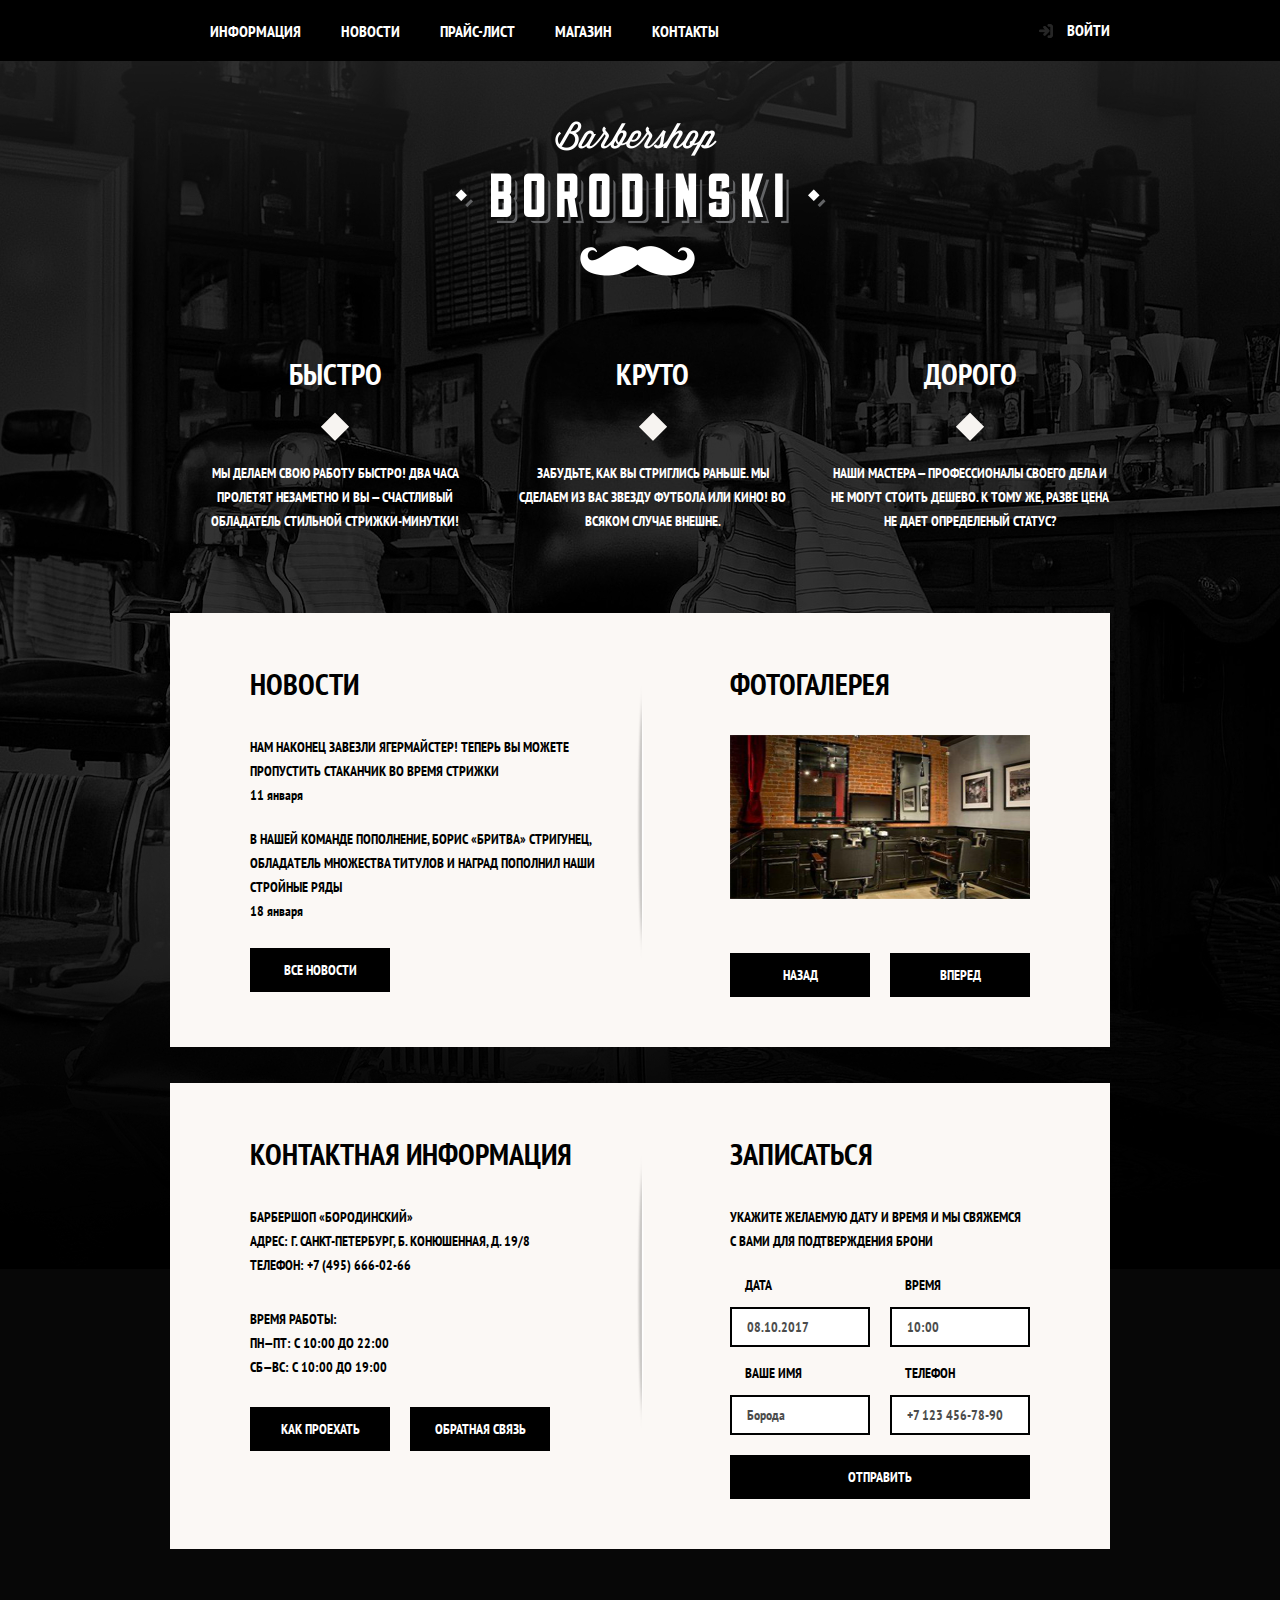
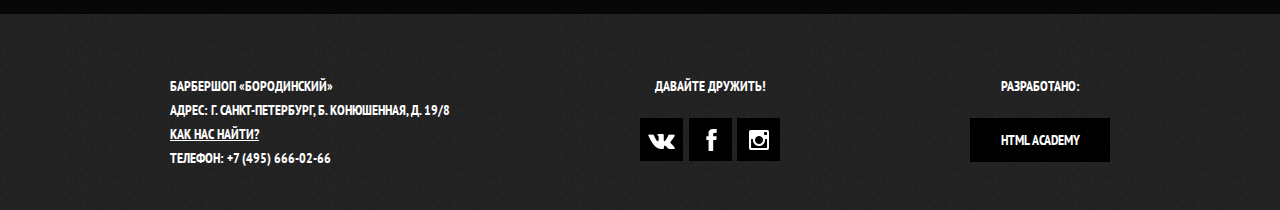
==== barbershop/index.html @ d44f96af "barbershop" ====
<!DOCTYPE html>
<html lang="en">

<head>
    <meta charset="UTF-8">
    <meta name="viewport" content="width=device-width, initial-scale=1">
    <title>Barbershop</title>
    <link rel="stylesheet" href="css/main.css">
    <link rel="stylesheet" href="css/normalize.css">
    <link href="https://fonts.googleapis.com/css?family=PT+Sans+Narrow:400,700&amp;subset=cyrillic,cyrillic-ext" rel="stylesheet">
    <link rel="stylesheet" href="https://cdnjs.cloudflare.com/ajax/libs/OwlCarousel2/2.3.4/assets/owl.carousel.min.css">

</head>

<body>

    <header class="main-header">
        <div class="main-header_top">
            <div class="container">
                <nav class="main-nav">

                    <ul class="main-nav_links">
                        <li class="main-nav_item">
                            <a href="#">Информация</a>
                        </li>
                        <li class="main-nav_item">
                            <a href="#" class="active">Новости</a>
                        </li>
                        <li class="main-nav_item">
                            <a href="#">Прайс-лист</a>
                        </li>
                        <li class="main-nav_item">
                            <a href="#">Магазин</a>
                        </li>
                        <li class="main-nav_item">
                            <a href="#">Контакты</a>
                        </li>
                    </ul>

                    <ul class="user-login">
                        <li class="login-item">
                            <a href="#" id="open-login">
                            Войти
                            </a>
                        </li>
                    </ul>

                </nav>
            </div>
        </div>

        <div class="main-header_bottom">
            <div class="container">

                <a href="#" class="main-logo">
                    <img src="img/index-logo.png" width="371" height="155" alt="logo">
                </a>

                <ul class="advantages-list">
                    <li class="advantages-item">
                        <h2 class="advantages-title">Быстро</h2>
                        <p class="advantages-text">МЫ ДЕЛАЕМ СВОЮ РАБОТУ БЫСТРО! ДВА ЧАСА ПРОЛЕТЯТ НЕЗАМЕТНО И ВЫ — СЧАСТЛИВЫЙ ОБЛАДАТЕЛЬ СТИЛЬНОЙ СТРИЖКИ-МИНУТКИ!</p>
                    </li>
                    <li class="advantages-item">
                        <h2 class="advantages-title">Круто</h2>
                        <p class="advantages-text">ЗАБУДЬТЕ, КАК ВЫ СТРИГЛИСЬ РАНЬШЕ. МЫ СДЕЛАЕМ ИЗ ВАС ЗВЕЗДУ ФУТБОЛА ИЛИ КИНО! ВО ВСЯКОМ СЛУЧАЕ ВНЕШНЕ.</p>
                    </li>
                    <li class="advantages-item">
                        <h2 class="advantages-title">Дорого</h2>
                        <p class="advantages-text">НАШИ МАСТЕРА — ПРОФЕССИОНАЛЫ СВОЕГО ДЕЛА И НЕ МОГУТ СТОИТЬ ДЕШЕВО. К ТОМУ ЖЕ, РАЗВЕ ЦЕНА НЕ ДАЕТ ОПРЕДЕЛЕНЫЙ СТАТУС?</p>
                    </li>
                </ul>

            </div>
        </div>

    </header>

    <main>

        <div class="container">
            <div class="section-flex-wrap news-and-gallery">

                <section class="news news-and-contact-width">
                    <h2 class="section-title news-title">Новости</h2>

                    <ul class="news-list">
                        <li class="news-item">
                            <article class="news-root">
                                <span class="news-text">НАМ НАКОНЕЦ ЗАВЕЗЛИ ЯГЕРМАЙСТЕР! ТЕПЕРЬ ВЫ МОЖЕТЕ ПРОПУСТИТЬ СТАКАНЧИК ВО ВРЕМЯ СТРИЖКИ
</span>
                                <time class="news-data">11 января</time>
                            </article>
                        </li>
                        <li class="news-item">
                            <article class="news-root">
                                <span class="news-text">В НАШЕЙ КОМАНДЕ ПОПОЛНЕНИЕ, БОРИС «БРИТВА» СТРИГУНЕЦ, ОБЛАДAТЕЛЬ МНОЖЕСТВА ТИТУЛОВ И НАГРАД ПОПОЛНИЛ НАШИ СТРОЙНЫЕ РЯДЫ</span>
                                <time class="news-data">18 января</time>
                            </article>
                        </li>
                    </ul>

                    <a href="#" class="main-link news-link">Все новости</a>

                </section>

                <section class="gallery gallery-and-booking-width">
                    <h2 class="section-title gallery-title">ФОТОГАЛЕРЕЯ</h2>

                    <div class="slider-gallery ">
                        <ul class="slider owl-carousel">

                            <li class="slide slide1">
                                <img src="img/slide1.jpg" width="300" height="164">
                            </li>
                            <li class="slide slide1">
                                <img src="img/slide1.jpg" width="300" height="164">
                            </li>
                            <li class="slide slide1">
                                <img src="img/slide1.jpg" width="300" height="164">
                            </li>

                        </ul>

                        <button class="slider-btn slider-btn-prev">НАЗАД</button>
                        <button class="slider-btn slider-btn-next">ВПЕРЕД</button>
                    </div>

                </section>

            </div>
        </div>

        <div class="container">
            <div class="section-flex-wrap contact-and-booking">
                <section class="contact news-and-contact-width">
                    <h2 class="section-title contact-title">Контактная информация</h2>

                    <p class="contact-info">
                        БАРБЕРШОП «БОРОДИНСКИЙ» <br> АДРЕС: Г. САНКТ-ПЕТЕРБУРГ, Б. КОНЮШЕННАЯ, Д. 19/8 <br> ТЕЛЕФОН: +7 (495) 666-02-66
                    </p>

                    <p class="working-hours">
                        ВРЕМЯ РАБОТЫ: <br> ПН—ПТ: С 10:00 ДО 22:00 <br> СБ—ВС: С 10:00 ДО 19:00
                    </p>

                    <ul class="contact-links">
                        <li class="contact-item">
                            <a href="#" class="main-link" id="open-map">Как проехать</a>
                        </li>
                        <li class="contact-item">
                            <a href="#" class="main-link feedback-link">Обратная связь</a>
                        </li>
                    </ul>

                </section>

                <section class="booking gallery-and-booking-width">
                    <h2 class="section-title booking-title">Записаться</h2>
                    <p class="booking-signature">УКАЖИТЕ ЖЕЛАЕМУЮ ДАТУ И ВРЕМЯ И МЫ СВЯЖЕМСЯ С ВАМИ ДЛЯ ПОДТВЕРЖДЕНИЯ БРОНИ</p>

                    <form action="#" method="post" class="booking-form">

                        <div class="booking-form_flex-wrap">
                            <p class="input-wrap">
                                <label for="booking-date-input">Дата</label>
                                <input type="datetime" name="data" id="booking-date-input" placeholder="08.10.2017">
                            </p>

                            <p class="input-wrap">
                                <label for="booking-time-input">Время</label>
                                <input type="datetime" name="time" id="booking-time-input" placeholder="10:00">
                            </p>

                            <p class="input-wrap">
                                <label for="booking-name-input">Ваше имя</label>
                                <input type="text" name="fullname" id="booking-name-input" placeholder="Борода">
                            </p>

                            <p class="input-wrap">
                                <label for="booking-tel-input">Телефон</label>
                                <input type="tel" name="telephone" id="booking-tel-input" placeholder="+7 123 456-78-90">
                            </p>

                            <input type="submit" name="submit-form" value="Отправить" class="booking-submit-input">
                        </div>

                    </form>

                </section>
            </div>
        </div>

    </main>

    <footer class="main-footer">
        <div class="container">
            <div class="main-footer_flex-wrap">

                <p class="contact-info main-footer_contact">
                    БАРБЕРШОП «БОРОДИНСКИЙ» <br> АДРЕС: Г. САНКТ-ПЕТЕРБУРГ, Б. КОНЮШЕННАЯ, Д. 19/8 <br>
                    <a href="#" class="find-us-link" id="open-map">Как нас найти?</a> ТЕЛЕФОН: +7 (495) 666-02-66
                </p>

                <div class="main-footer_social">
                    <span class="span-title">Давайте дружить!</span>
                    <ul class="social-list">
                        <li class="social-item">
                            <a href="#" class="social-links vk"></a>
                        </li>
                        <li class="social-item">
                            <a href="#" class="social-links facebook"></a>
                        </li>
                        <li class="social-item">
                            <a href="#" class="social-links instagram"></a>
                        </li>
                    </ul>
                </div>

                <div class="copyright">
                    <span class="span-title">Разработано:</span>
                    <a href="#" class="main-link copyright-link">html academy</a>
                </div>
            </div>
        </div>
    </footer>

    <!-- Форма входа -->

    <div id="modal-login">

       <button id="login-close"></button>
        <div class="modal-login-wrap">
            <h2 class="login-title">Личный кабинет</h2>
            <p class="login-signature">Введите пожалуйста свой логин и пароль</p>

            <form action="#" method="post" class="login-form">

                <p class="login-form-wrap">
                    <label>
                    <input type="text" name="fullname" id="username-input" placeholder="Логин">
                </label>
                </p>

                <p class="login-form-wrap">
                    <label>
                    <input type="password" name="password" id="username-input" placeholder="Пароль">
                </label>
                </p>

                <div class="login-input-flex-wrap">
                    <input type="checkbox" name="remember" id="remember-me" checked>
                    <label for="remember-me" class="remember-user">
                Запомните меня</label>
                    <a href="#" class="forgot-password">Я забыл пароль!</a>
                </div>

                <input type="submit" name="login" class="login-submit-input" value="Войти">

            </form>
        </div>
    </div>

    <!-- Карта -->

    <div id="modal-map">
        <div class="modal-map_viewport">
            <div class="map"></div>
            <button id="map-close"></button>
        </div>
    </div>
    

    <script src="https://cdnjs.cloudflare.com/ajax/libs/jquery/3.3.1/jquery.min.js"></script>
    <script src="https://cdnjs.cloudflare.com/ajax/libs/OwlCarousel2/2.3.4/owl.carousel.min.js"></script>
    <script src="js/slider.js"></script>
    <script src="js/modal.js"></script>
    

</body>

</html>
---- barbershop/css/main.css ----
* {
    margin: 0;
    padding: 0;
}

body {

    font-family: 'PT Sans Narrow', sans-serif;
    font-size: 14px;
    font-weight: 400;
    line-height: 24px;
    color: #000000;
    background: url(../img/background.jpg) no-repeat top center;
    position: relative;
}

/*======= ОБЩИЕ СТИЛИ =======*/

.section-flex-wrap {

    display: flex;
    justify-content: space-between;
    background-color: #fbf8f5;
    padding: 50px 80px;
    margin-bottom: 36px;
}

.visually-hidden {

    visibility: hidden;
}

.main-link {
    display: block;
    width: 140px;
    background: #000000;
    text-decoration: none;
    text-align: center;
    text-transform: uppercase;
    padding: 10px 0;
    font-size: 14px;
    color: #ffffff;
    line-height: 24px;
    font-weight: 700;

}

.section-title {

    font-size: 30px;
    font-weight: 700;
    line-height: 42px;
    text-transform: uppercase;
    margin-bottom: 30px;
}

.container {

    max-width: 940px;
    padding: 0 10px;
    margin: 0 auto;
}

/*======= MAIN HEADER =======*/

.main-header_top {

    background: #000000;
    padding-top: 20px;
    padding-bottom: 17px;
}

.main-nav {

    display: flex;
    justify-content: space-between;
    padding-left: 20px;
}

.main-nav_links {

    display: flex;
    justify-content: space-between;
    list-style: none;
}

.main-nav_item a {

    color: #ffffff;
    line-height: 20px;
    font-size: 16px;
    font-weight: 700;
    text-decoration: none;
    text-transform: uppercase;
    padding: 20px;

}

.user-login {

    max-width: 80px;
    list-style: none;
}

#open-login {

    display: block;
    color: #ffffff;
    line-height: 20px;
    font-size: 16px;
    font-weight: 700;
    text-decoration: none;
    text-transform: uppercase;
    padding-left: 28px;
    position: relative;
    cursor: pointer;
    z-index: 2;
}

#open-login::before {

    content: '';
    display: block;
    width: 14px;
    height: 14px;
    background: url(../img/login.png) no-repeat;
    position: absolute;
    top: 4px;
    left: 0;
    opacity: 0.5;
}

/*======= MAIN BOTTOM HEADER =======*/

.main-header_bottom {

    padding-top: 60px;
    padding-bottom: 80px;
}

.main-logo {

    display: block;
    max-width: 371px;
    margin: 0 auto;
}

.advantages-list {

    display: flex;
    justify-content: space-between;
    margin-top: 70px;
    color: #ffffff;
    list-style: none;
    padding-left: 25px;
}

.advantages-item {

    max-width: 280px;
}

.advantages-title {

    font-size: 30px;
    font-weight: 700;
    line-height: 42px;
    text-align: center;
    text-transform: uppercase;
    padding-bottom: 46px;
    position: relative;
}

.advantages-title::after {

    content: '';
    display: block;
    width: 30px;
    height: 29px;
    background: url(../img/_rhombus.png) no-repeat;
    position: absolute;
    bottom: 0;
    left: 126px;
}

.advantages-text {

    margin-top: 20px;
    text-align: center;
    font-weight: 700;
}

/*======= SECTION FLEX ITEM WIDTH =======*/

.news-and-contact-width {

    padding-right: 35px;
    position: relative;
    width: 360px;
}

.gallery-and-booking-width {

    max-width: 300px;
}

/*======= SECTION SEPARATOR =======*/

.news-and-contact-width::after {

    content: '';
    display: block;
    width: 8px;
    height: 278px;
    background: url(../img/section-line.png) no-repeat;
    position: absolute;
    top: 20px;
    right: 0;
}


/*======= NEWS =======*/

.news,
.contact,
.booking {

    font-weight: 700;
}

.news-list {

    list-style: none;
}

.news-text {

    display: block;
}

.news-item:nth-of-type(2) {

    margin-top: 20px;
}

.news-link {

    margin-top: 25px;
}

/*======= GALLERY =======*/

.slider {

    width: 300px;
    display: flex;
    list-style: none;
    position: relative;

}

.slide {

    position: relative;
    width: 300px;
}

.slider-btn {

    min-width: 140px;
    background: #000000;
    text-align: center;
    text-transform: uppercase;
    padding: 10px 0;
    font-size: 14px;
    color: #ffffff;
    line-height: 24px;
    font-weight: 700;
    border: none;
}

.slider-btn-prev {

    margin-right: 17px;
    margin-top: 30px;
}

.owl-stage-outer {

    position: relative;
}

.owl-nav {

    position: absolute;
    bottom: -81px;
}

.owl-prev,
.owl-next {

    height: 44px;
    width: 140px;
    outline: none;
}

.owl-prev {

    margin-right: 20px;
}

.owl-prev span,
.owl-next span {

    display: none;
}

/*======= CONTACT US =======*/

.working-hours {

    margin-top: 30px;
}

.contact-links {

    display: flex;
    justify-content: space-between;
    width: 300px;
    list-style: none;
    margin-top: 28px;
}

/*======= BOOKING =======*/

.booking-signature {

    max-width: 291px;
}

.booking-form {

    margin-top: 20px;
}

.booking-form_flex-wrap {

    display: flex;
    justify-content: space-between;
    flex-wrap: wrap;
    width: 300px;
}

.input-wrap label {

    display: block;
    text-transform: uppercase;
    padding-left: 15px;
    margin-bottom: 10px;
}

.input-wrap input {

    padding: 10px 0;
    padding-left: 15px;
    border: 2px solid #000101;
    width: 121px;

}

.input-wrap input::placeholder {

    opacity: 0.7;
    color: #000000;
    font-family: 'PT Sans Narrow', sans-serif;
    font-size: 14px;
    font-weight: 700;
    line-height: 24px;
}

.input-wrap:nth-of-type(3),
.input-wrap:nth-of-type(4) {

    margin-top: 14px;
}

.booking-submit-input {

    margin-top: 20px;
    width: 100%;
    text-align: center;
    padding: 10px 0;
    background: #000000;
    border: none;
    color: #ffffff;
    font-family: 'PT Sans Narrow', sans-serif;
    font-size: 14px;
    font-weight: 700;
    line-height: 24px;
    text-transform: uppercase;
}

/*======= MAIN FOOTER =======*/

.main-footer {

    margin-top: 65px;
    padding-top: 60px;
    padding-bottom: 40px;
    background: url(../img/footer-pattern4.png);
    color: #ffffff;
    font-family: 'PT Sans Narrow', sans-serif;
    font-size: 14px;
    font-weight: 700;
    line-height: 24px;
    text-transform: uppercase;
}

.main-footer_flex-wrap {

    display: flex;
    justify-content: space-between;
}

.main-footer_contact {

    max-width: 310px;
}

.find-us-link {

    display: block;
    color: #ffffff;
}

.main-footer_social {

    text-align: center;
}

.social-list {

    margin-top: 20px;
    display: flex;
    width: 140px;
    justify-content: space-between;
    list-style: none;
}

.social-item a {

    display: block;
    width: 43px;
    height: 43px;
    background-color: #000000;
    background-image: url(../img/social-icon-sprite.png);
    background-repeat: no-repeat;
    background-position: 8px;
}

.social-item:nth-of-type(2) a {

    background-position: -39px;
}

.social-item:nth-of-type(3) a {

    background-position: -90px;
}

.copyright {

    text-align: center;
}

.copyright-link {

    margin-top: 20px;
}

/*======= MODAL LOGIN =======*/

#modal-login {

    display: none;
    position: absolute;
    width: 460px;
    padding-right: 33px;
    left: 33%;
    box-shadow: 0 30px 50px rgba(0, 1, 1, 0.75);
}

#login-close {

    display: block;
    width: 19px;
    height: 19px;
    background: url(../img/login-close.png) no-repeat;
    position: absolute;
    top: 9px;
    right: 0;
    cursor: pointer;
    border: none;

}


.modal-login-wrap {

    padding: 50px 80px;
    background: #ffffff;
    color: #000000;
    font-family: 'PT Sans Narrow', sans-serif;
    font-size: 14px;
    font-weight: 700;
    text-transform: uppercase;
    position: relative;
}

.login-title {

    color: #000000;
    font-family: 'PT Sans Narrow', sans-serif;
    font-size: 30px;
    font-weight: 700;
    text-transform: uppercase;
}

.login-signature {

    margin-top: 25px;
}

.login-form-wrap:first-of-type {

    margin-top: 10px;
    margin-bottom: 9px;
}

.login-form-wrap label {

    display: block;
    position: relative;
}

.login-form-wrap label::after {

    content: '';
    display: block;
    width: 13px;
    position: absolute;
    top: 12px;
    right: 15px;
}

.login-form-wrap:first-of-type label::after {

    height: 13px;
    background: url(../img/user.png) no-repeat;
}

.login-form-wrap:nth-of-type(2) label::after {

    height: 15px;
    background: url(../img/lock.png) no-repeat;
}

.login-form-wrap input {

    width: 281px;
    border: 2px solid #000101;
    padding: 10px 0;
    padding-left: 15px;
}

.login-form-wrap input::placeholder {

    color: #000000;
    font-family: 'PT Sans Narrow', sans-serif;
    font-size: 14px;
    font-weight: 700;
    text-transform: uppercase;
}

.login-input-flex-wrap {

    margin-top: 20px;
    display: flex;
    justify-content: space-between;
}

.remember-user {

    padding-left: 32px;
    position: relative;
    cursor: pointer;
    user-select: none;
}

.remember-user::before {

    content: '';
    display: block;
    box-sizing: border-box;
    width: 20px;
    height: 20px;
    border: 2px solid #000101;
    background-color: #f9f6f3;
    position: absolute;
    top: 2px;
    left: 0;
}

#remember-me {

    display: none;
}

#remember-me:checked ~ .remember-user::before {

    background: url(../img/remeber-cross.png) no-repeat center;
}

.forgot-password {

    color: #000000;
}

.login-submit-input {

    margin-top: 20px;
    width: 100%;
    border: none;
    text-align: center;
    padding: 10px 0;
    background: #000000;
    border: none;
    color: #ffffff;
    font-family: 'PT Sans Narrow', sans-serif;
    font-size: 14px;
    font-weight: 700;
    line-height: 24px;
    text-transform: uppercase;
    cursor: pointer;
}

/*======= MODAL MAP =======*/

#modal-map {

    display: none;
    width: 812px;
    height: 574px;
    position: absolute;
    top: 50%;
    left: 26%;
    z-index: 20000;

}

#map-close {

    width: 19px;
    height: 19px;
    background: url(../img/login-close.png) no-repeat;
    position: absolute;
    top: 5px;
    right: -38px;
    cursor: pointer;
    border: none;
    z-index: 5
}

.modal-map_viewport {

    box-shadow: 0 30px 50px rgba(0, 1, 1, 0.75);
    width: 766px;
    height: 560px;
    border: 7px solid #ffffff;
    position: relative;
}

.map {
    width: 100%;
    height: 100%;
    background: url(../img/map.png) no-repeat;
}

/*======= HOVER/FOCUS/ACTIVE =======*/
:hover,
:focus,
:active {
    
    outline: none;
}
.main-nav_item a:hover,
.main-nav_item a:focus {


    background-color: #242424;
}

#open-login:hover::after,
#open-login:focus::after {

    content: '';
    display: block;
    width: 107px;
    height: 62px;
    background-color: #242424;
    position: absolute;
    top: -20px;
    left: -15px;
    z-index: -1;

}
#open-login:hover::before,
#open-login:focus::before {
    
    opacity: 1;
}
.main-link:hover,
.main-link:focus,
.main-link:active,
.booking-submit-input:hover,
.booking-submit-input:focus{
    
    background-color: #663d15;
}
.social-links:hover,
.social-links:focus {
    
    background-color: #ffffff;
    background-image: url(../img/social-icon-hover.png);

}
.copyright>a:hover,
.copyright>a:focus {
    
    background: #ffffff;
    color: #000000;
}
input:focus {
    
    border-color: #663d15;
}
.login-submit-input:hover,
.login-submit-input:focus {
    
    background-color: #663d15;
}
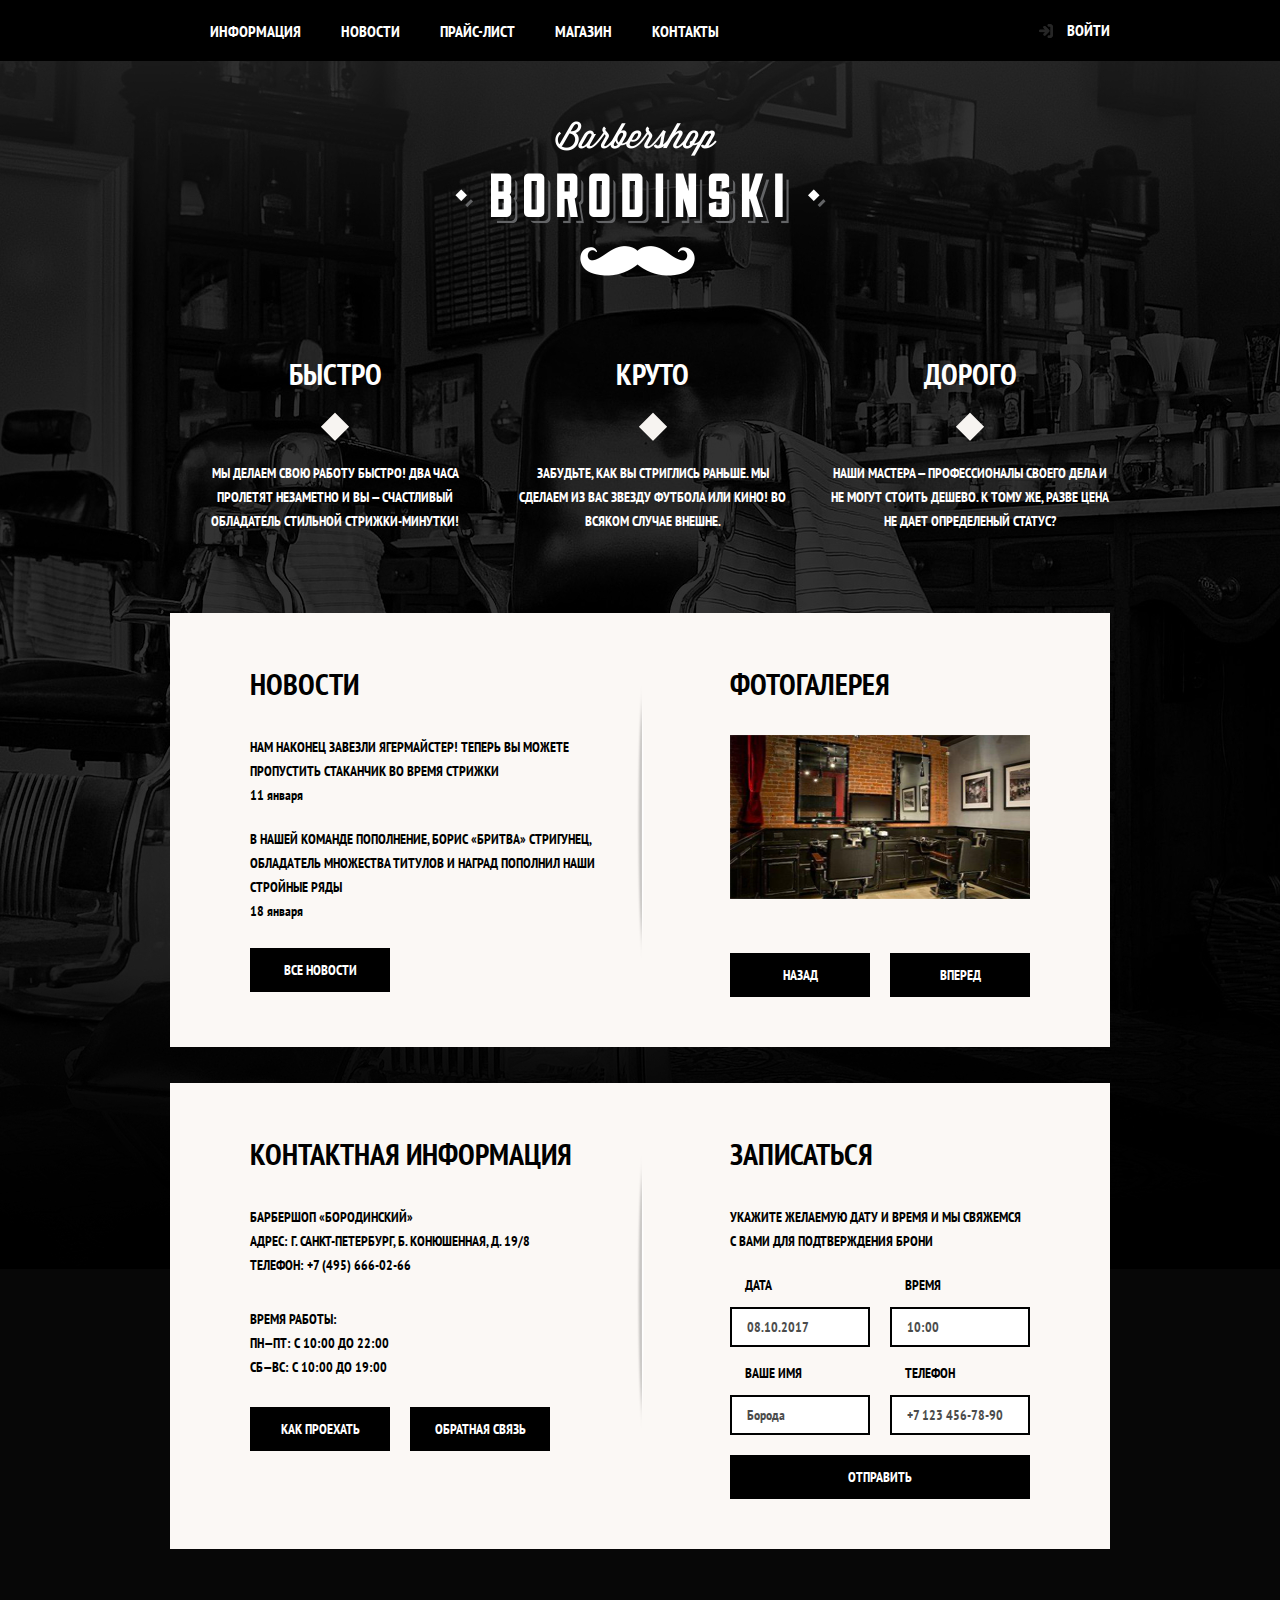
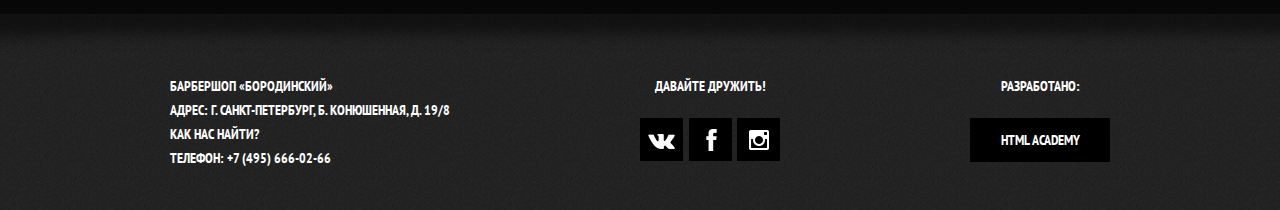
==== commit e694eeda: "add shop-page" ====
--- a/barbershop/index.html
+++ b/barbershop/index.html
@@ -9,7 +9,6 @@
     <link rel="stylesheet" href="css/normalize.css">
     <link href="https://fonts.googleapis.com/css?family=PT+Sans+Narrow:400,700&amp;subset=cyrillic,cyrillic-ext" rel="stylesheet">
     <link rel="stylesheet" href="https://cdnjs.cloudflare.com/ajax/libs/OwlCarousel2/2.3.4/assets/owl.carousel.min.css">
-
 </head>
 
 <body>
@@ -24,13 +23,13 @@
                             <a href="#">Информация</a>
                         </li>
                         <li class="main-nav_item">
-                            <a href="#" class="active">Новости</a>
+                            <a href="#">Новости</a>
                         </li>
                         <li class="main-nav_item">
                             <a href="#">Прайс-лист</a>
                         </li>
                         <li class="main-nav_item">
-                            <a href="#">Магазин</a>
+                            <a href="shop.html">Магазин</a>
                         </li>
                         <li class="main-nav_item">
                             <a href="#">Контакты</a>
--- a/barbershop/css/main.css
+++ b/barbershop/css/main.css
@@ -60,6 +60,8 @@
     padding: 0 10px;
     margin: 0 auto;
 }
+
+/*==================================== ГЛАВНАЯ СТРАНИЦА ====================================*/
 
 /*======= MAIN HEADER =======*/
 
@@ -477,6 +479,351 @@
 
     margin-top: 20px;
 }
+
+/*==================================== СТРАНИЦА МАГАЗИНА ====================================*/
+
+/*======= ОБЩИЕ СТИЛИ МАГАЗИН =======*/
+
+.inner-page {
+
+    color: #000000;
+    line-height: 18px;
+    text-transform: uppercase;
+    font-weight: 700;
+    background: url(img/light-pattern.png);
+}
+
+a {
+    text-decoration: none;
+}
+
+/*======= MAIN HEADER SHOP =======*/
+
+.inner-page .main-header_top {
+
+    padding-bottom: 12px;
+}
+
+.inner-page .main-nav_links {
+
+    display: flex;
+    justify-content: space-between;
+    list-style: none;
+    margin-right: 180px;
+}
+
+.main-logo {
+
+    display: block;
+    flex-grow: 1;
+}
+
+.main-nav_active {
+
+    position: relative;
+}
+
+.inner-page .main-nav_active::after {
+
+    content: '';
+    display: block;
+    width: calc(100% - 40px);
+    height: 4px;
+    background: #ffffff;
+    position: absolute;
+    bottom: 0;
+    left: 20px;
+}
+
+.inner-page .main-nav_active:hover,
+.inner-page .main-nav_active:focus {
+
+    background: none;
+}
+
+.inner-page #open-login:hover::after,
+.inner-page #open-login:focus::after {
+
+    height: 60px;
+}
+
+/*======= MAIN SHOP =======*/
+
+.shop-main-title {
+
+    margin-top: 55px;
+    margin-bottom: 0;
+    margin-left: 0;
+    line-height: 42px;
+    font-size: 30px;
+}
+
+.shop-breadcrumbs {
+
+    margin-top: 25px;
+    list-style: none;
+    display: flex;
+}
+
+.breadcrumbs-item {
+
+    padding-right: 26px;
+    margin-right: 14px;
+    position: relative;
+}
+
+.breadcrumbs-item::after {
+
+    content: '';
+    display: block;
+    width: 12px;
+    height: 12px;
+    background: url(../img/breadcrumbs-shape.png) no-repeat;
+    position: absolute;
+    top: 5px;
+    right: 0;
+}
+
+.breadcrumbs-item a {
+
+    color: #000000;
+    line-height: 20px;
+}
+
+.breadcrumbs-active {
+
+    color: #aba9a7;
+}
+
+.breadcrumbs-active::after {
+
+    content: '';
+    display: none;
+}
+
+/*======= SHOP FILTERS AND CATALOG =======*/
+
+.shop-section-flex-wrap {
+
+    padding-top: 55px;
+    display: flex;
+    justify-content: space-between;
+    align-items: flex-start;
+}
+
+/*======= FILTERS =======*/
+
+.filters {
+
+    max-width: 200px;
+}
+
+.filters-form legend {
+
+    font-size: 24px;
+    line-height: 30px;
+    margin-bottom: 20px;
+}
+
+.filters-form input[type="checkbox"],
+.filters-form input[type="radio"] {
+
+    visibility: hidden;
+}
+
+.filters-fildset input[type="checkbox"]:checked + label::before {
+
+    background: url(../img/remeber-cross.png) no-repeat center;
+}
+
+.filters-form label {
+
+    display: block;
+    cursor: pointer;
+    padding-left: 40px;
+    position: relative;
+    user-select: none;
+}
+
+.filters-form label::before {
+
+    content: '';
+    display: block;
+    box-sizing: border-box;
+    width: 20px;
+    height: 20px;
+    border: 2px solid #000101;
+    background-color: #f9f6f3;
+    position: absolute;
+    top: -1px;
+    left: 0;
+}
+.filters-form input[type="radio"]+label::before {
+    
+    width: 21px;
+    border-radius: 50%;
+    top: 1px;
+}
+.filters-fildset input[type="radio"]:checked + label::before {
+
+    background: url(../img/filters-radio-circle.png) no-repeat center;
+}
+.filters-fildset {
+
+    margin: 0;
+    padding: 0;
+    border: none;
+}
+
+.filters-fildset:not(:first-of-type) {
+
+    margin-top: 40px;
+}
+
+.filters-show-btn {
+    
+    margin-top: 55px;
+        min-width: 112px;
+    background: #000000;
+    text-align: center;
+    text-transform: uppercase;
+    padding: 10px 0;
+    font-size: 14px;
+    color: #ffffff;
+    line-height: 24px;
+    font-weight: 700;
+    border: none;
+}
+
+/*======= CATALOG =======*/
+
+.main-catalog {
+    
+    max-width: 720px;
+}
+
+.main-catalog-list {
+    
+    display: flex;
+    flex-wrap: wrap;
+    list-style: none;
+    margin-left: 20px;
+}
+.main-catalog-item {
+    
+    width: 220px;
+    margin-right: 20px;
+    box-shadow: 0 0 15px rgba(0, 1, 1, 0.2);
+    padding-bottom: 16px;
+}
+.main-catalog-item:nth-of-type(3n) {
+    
+    margin-right: 0;
+}
+.main-catalog-item:nth-of-type(-n+3) {
+    
+    margin-bottom: 20px;
+}
+
+.main-catalog-item h3 {
+    
+    padding-top: 16px;
+    padding-left: 16px;
+}
+.main-catalog-item h3 a {
+    
+    color: #000000;
+    line-height: 18px;
+}
+.product-description {
+    
+    text-transform: none;
+}
+.product-name {
+    
+    display: block;
+}
+.price-and-buy {
+    
+    padding: 0 16px;
+    margin-top: 16px;
+    display: flex;
+    justify-content: space-between;
+}
+.price,
+.buy {
+    display: block;
+    text-align: center;
+    padding: 10px 0;
+}
+.price {
+    
+    min-width: 109px;
+    background: #e6e6e6;
+}
+.buy {
+    
+    min-width: 78px;
+    background: #000000;
+    color: #ffffff;
+}
+
+/*======= CATALOG PAGINATION =======*/
+
+.catalog-pagination {
+    
+    margin-left: 20px;
+    margin-top: 45px;
+    list-style: none;
+    display: flex;
+    max-width: 193px;
+}
+
+.catalog-pagination-item a{
+    
+    display: block;
+    text-align: center;
+    width: 41px;
+    padding: 11px 0;
+    color: #ffffff;
+    background: #000000;
+    margin-right: 7px;
+    line-height: 18px;
+}
+.catalog-pagination>.catalog-pagination-item>.pagination-active {
+    
+    background: #ffffff;
+    color: #000000;
+}
+
+/*======= SHOP FOOTER =======*/
+
+.inner-page .find-us-link {
+    
+    text-decoration: underline;
+}
+.main-footer {
+    
+    position: relative;
+}
+.main-footer::before {
+    
+    content: '';
+    display: block;
+    width: 100%;
+    height: 41px;
+    background: url(../img/footer-shadow.png) no-repeat;
+    background-size: cover;
+    position: absolute;
+    top: 0;
+    left: 0;
+}
+
+
+
+
+/*==================================== МОДАЛЬНЫЕ ОКНА ====================================*/
+
 
 /*======= MODAL LOGIN =======*/
 
@@ -686,13 +1033,17 @@
     background: url(../img/map.png) no-repeat;
 }
 
-/*======= HOVER/FOCUS/ACTIVE =======*/
+/*==================================== АКТИВНЫЕ СОСТОЯНИЯ ====================================*/
+
+/*======= INDEX HOVER/FOCUS/ACTIVE =======*/
+
 :hover,
 :focus,
 :active {
-    
+
     outline: none;
 }
+
 .main-nav_item a:hover,
 .main-nav_item a:focus {
 
@@ -706,7 +1057,7 @@
     content: '';
     display: block;
     width: 107px;
-    height: 62px;
+    height: 61px;
     background-color: #242424;
     position: absolute;
     top: -20px;
@@ -714,38 +1065,67 @@
     z-index: -1;
 
 }
+
 #open-login:hover::before,
 #open-login:focus::before {
-    
+
     opacity: 1;
 }
+
 .main-link:hover,
 .main-link:focus,
 .main-link:active,
 .booking-submit-input:hover,
-.booking-submit-input:focus{
-    
+.booking-submit-input:focus {
+
     background-color: #663d15;
 }
+
 .social-links:hover,
 .social-links:focus {
-    
+
     background-color: #ffffff;
     background-image: url(../img/social-icon-hover.png);
 
 }
-.copyright>a:hover,
-.copyright>a:focus {
-    
+
+.copyright > a:hover,
+.copyright > a:focus {
+
     background: #ffffff;
     color: #000000;
 }
+
 input:focus {
-    
+
     border-color: #663d15;
 }
+
 .login-submit-input:hover,
 .login-submit-input:focus {
+
+    background-color: #663d15;
+}
+input[type="checkbox"]+label:hover,
+input[type="radio"]+label:hover {
+    
+    color: #663d15
+}
+
+/*======= SHOP HOVER/FOCUS/ACTIVE =======*/
+
+.breadcrumbs-item a:hover,
+.breadcrumbs-item a:focus {
+    
+    color: #663d15;
+}
+.buy:hover,
+.buy:focus {
+    
+    background-color: #663d15;
+}
+.catalog-pagination-item a:hover,
+.catalog-pagination-item a:focus {
     
     background-color: #663d15;
 }